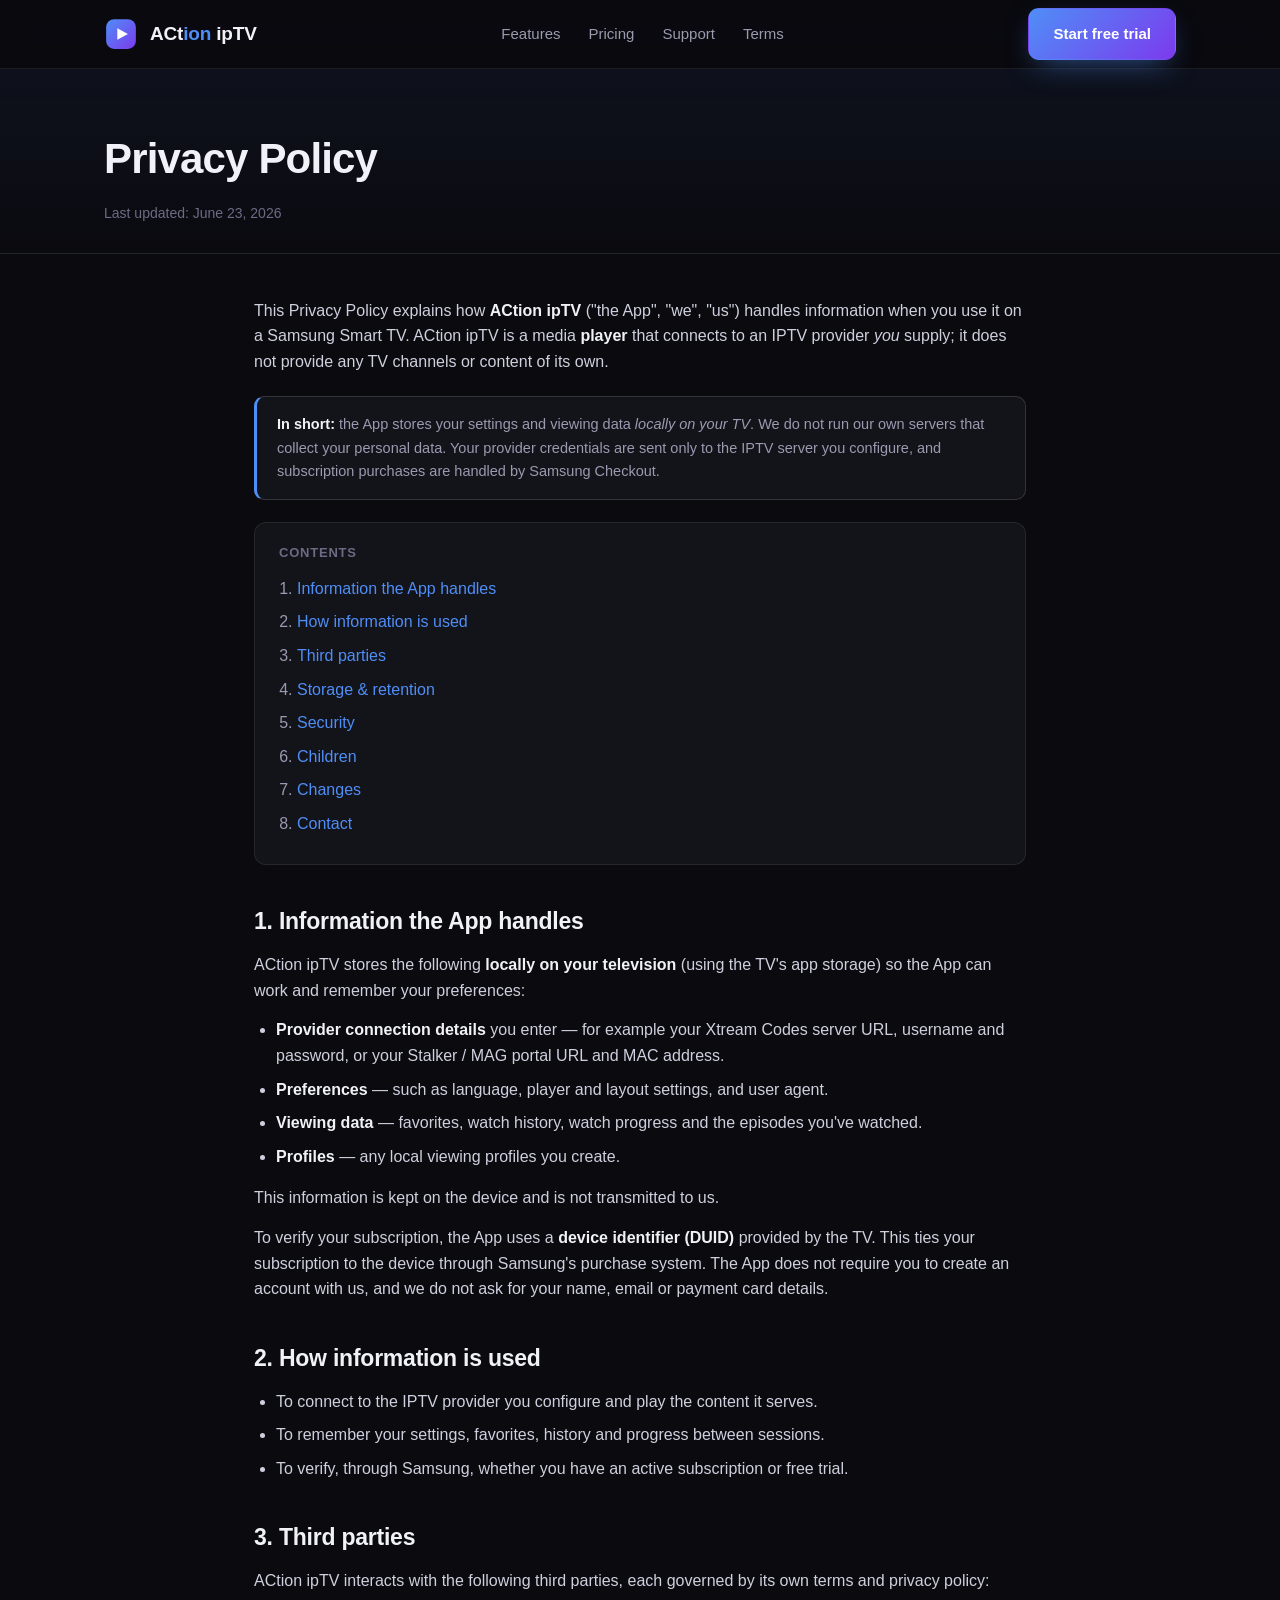
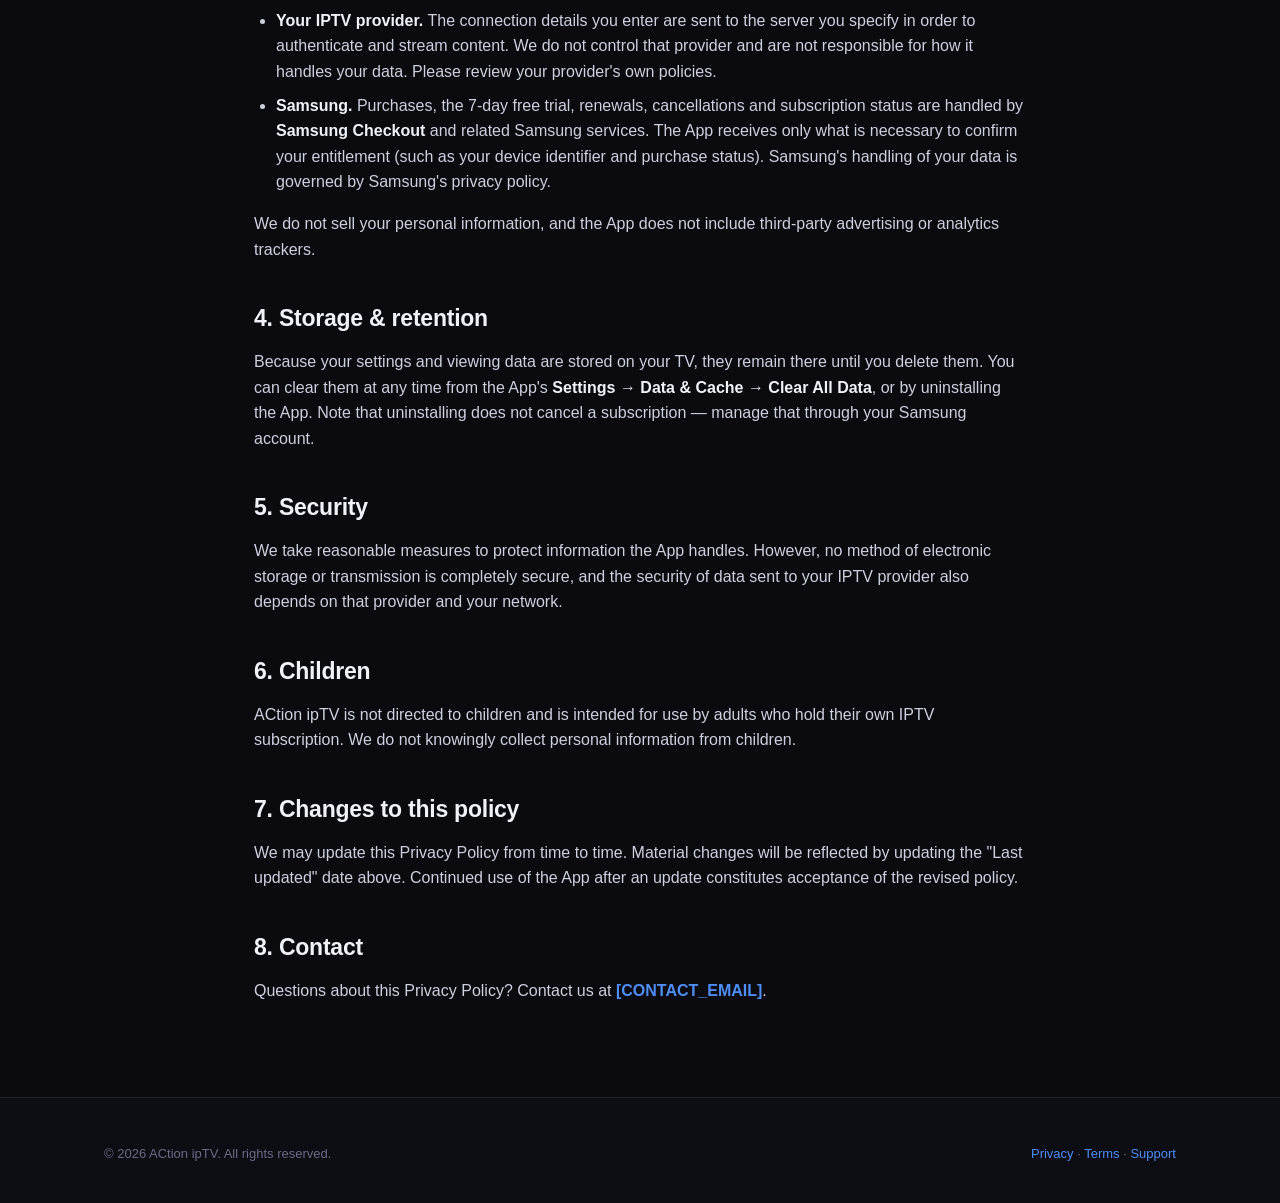
==== privacy.html @ 839688af "Add files via upload" ====
<!DOCTYPE html>
<!--
  PRIVACY POLICY — template tailored to the ACtion ipTV app's actual behavior.
  Before publishing, replace the bracketed placeholders:
    [CONTACT_EMAIL]  — a real support/privacy email address
    [ENTITY]         — the legal name of the developer/operator (if different)
  Review with a legal professional for your jurisdiction.
-->
<html lang="en">
<head>
<meta charset="UTF-8">
<meta name="viewport" content="width=device-width, initial-scale=1.0">
<title>Privacy Policy — ACtion ipTV</title>
<meta name="description" content="How ACtion ipTV handles your data on Samsung Smart TV.">
<link rel="icon" type="image/svg+xml" href="favicon.svg">
<link rel="stylesheet" href="styles.css">
</head>
<body>

<header class="nav">
  <div class="container nav-inner">
    <a class="brand" href="index.html"><img class="logo" src="favicon.svg" alt=""><span>ACt<b>ion</b> ipTV</span></a>
    <nav class="nav-links">
      <a href="index.html#features">Features</a>
      <a href="index.html#pricing">Pricing</a>
      <a href="support.html">Support</a>
      <a href="terms.html">Terms</a>
    </nav>
    <a class="btn btn-primary nav-cta" href="index.html#pricing">Start free trial</a>
  </div>
</header>

<div class="page-head">
  <div class="container">
    <h1>Privacy Policy</h1>
    <div class="updated">Last updated: June 23, 2026</div>
  </div>
</div>

<main class="prose">
  <p>This Privacy Policy explains how <strong>ACtion ipTV</strong> ("the App", "we", "us") handles information when you use it on a Samsung Smart TV. ACtion ipTV is a media <strong>player</strong> that connects to an IPTV provider <em>you</em> supply; it does not provide any TV channels or content of its own.</p>

  <div class="callout">
    <strong>In short:</strong> the App stores your settings and viewing data <em>locally on your TV</em>. We do not run our own servers that collect your personal data. Your provider credentials are sent only to the IPTV server you configure, and subscription purchases are handled by Samsung Checkout.
  </div>

  <div class="toc">
    <h4>Contents</h4>
    <ol>
      <li><a href="#info">Information the App handles</a></li>
      <li><a href="#use">How information is used</a></li>
      <li><a href="#third">Third parties</a></li>
      <li><a href="#storage">Storage &amp; retention</a></li>
      <li><a href="#security">Security</a></li>
      <li><a href="#children">Children</a></li>
      <li><a href="#changes">Changes</a></li>
      <li><a href="#contact">Contact</a></li>
    </ol>
  </div>

  <h2 id="info">1. Information the App handles</h2>
  <p>ACtion ipTV stores the following <strong>locally on your television</strong> (using the TV's app storage) so the App can work and remember your preferences:</p>
  <ul>
    <li><strong>Provider connection details</strong> you enter — for example your Xtream Codes server URL, username and password, or your Stalker / MAG portal URL and MAC address.</li>
    <li><strong>Preferences</strong> — such as language, player and layout settings, and user agent.</li>
    <li><strong>Viewing data</strong> — favorites, watch history, watch progress and the episodes you've watched.</li>
    <li><strong>Profiles</strong> — any local viewing profiles you create.</li>
  </ul>
  <p>This information is kept on the device and is not transmitted to us.</p>
  <p>To verify your subscription, the App uses a <strong>device identifier (DUID)</strong> provided by the TV. This ties your subscription to the device through Samsung's purchase system. The App does not require you to create an account with us, and we do not ask for your name, email or payment card details.</p>

  <h2 id="use">2. How information is used</h2>
  <ul>
    <li>To connect to the IPTV provider you configure and play the content it serves.</li>
    <li>To remember your settings, favorites, history and progress between sessions.</li>
    <li>To verify, through Samsung, whether you have an active subscription or free trial.</li>
  </ul>

  <h2 id="third">3. Third parties</h2>
  <p>ACtion ipTV interacts with the following third parties, each governed by its own terms and privacy policy:</p>
  <ul>
    <li><strong>Your IPTV provider.</strong> The connection details you enter are sent to the server you specify in order to authenticate and stream content. We do not control that provider and are not responsible for how it handles your data. Please review your provider's own policies.</li>
    <li><strong>Samsung.</strong> Purchases, the 7-day free trial, renewals, cancellations and subscription status are handled by <strong>Samsung Checkout</strong> and related Samsung services. The App receives only what is necessary to confirm your entitlement (such as your device identifier and purchase status). Samsung's handling of your data is governed by Samsung's privacy policy.</li>
  </ul>
  <p>We do not sell your personal information, and the App does not include third-party advertising or analytics trackers.</p>

  <h2 id="storage">4. Storage &amp; retention</h2>
  <p>Because your settings and viewing data are stored on your TV, they remain there until you delete them. You can clear them at any time from the App's <strong>Settings → Data &amp; Cache → Clear All Data</strong>, or by uninstalling the App. Note that uninstalling does not cancel a subscription — manage that through your Samsung account.</p>

  <h2 id="security">5. Security</h2>
  <p>We take reasonable measures to protect information the App handles. However, no method of electronic storage or transmission is completely secure, and the security of data sent to your IPTV provider also depends on that provider and your network.</p>

  <h2 id="children">6. Children</h2>
  <p>ACtion ipTV is not directed to children and is intended for use by adults who hold their own IPTV subscription. We do not knowingly collect personal information from children.</p>

  <h2 id="changes">7. Changes to this policy</h2>
  <p>We may update this Privacy Policy from time to time. Material changes will be reflected by updating the "Last updated" date above. Continued use of the App after an update constitutes acceptance of the revised policy.</p>

  <h2 id="contact">8. Contact</h2>
  <p>Questions about this Privacy Policy? Contact us at <a href="mailto:[CONTACT_EMAIL]">[CONTACT_EMAIL]</a>.</p>
</main>

<footer class="footer">
  <div class="container">
    <div class="footer-bottom" style="border:none;margin:0;padding:0">
      <span>© 2026 ACtion ipTV. All rights reserved.</span>
      <span><a href="privacy.html">Privacy</a> · <a href="terms.html">Terms</a> · <a href="support.html">Support</a></span>
    </div>
  </div>
</footer>

</body>
</html>
---- styles.css ----
/* =============================================
   ACtion ipTV — marketing + legal site
   Self-contained: no external fonts or frameworks.
   Palette mirrors the TV app for brand consistency.
   ============================================= */
:root {
  --bg: #0a0a0f;
  --bg2: #0d0d14;
  --surface: #13131a;
  --surface2: #1c1c28;
  --surface3: #252535;
  --accent: #4f8ef7;
  --accent2: #7c3aed;
  --text: #f1f2f8;
  --muted: #9a9ab0;
  --muted2: #6b6b85;
  --border: rgba(255, 255, 255, 0.08);
  --border2: rgba(255, 255, 255, 0.14);
  --green: #22c55e;
  --radius: 14px;
  --container: 1120px;
  --font: -apple-system, BlinkMacSystemFont, "Segoe UI", "Samsung One", Roboto,
    Helvetica, Arial, sans-serif;
}

* { box-sizing: border-box; margin: 0; padding: 0; }

html { scroll-behavior: smooth; }

body {
  font-family: var(--font);
  background: var(--bg);
  color: var(--text);
  line-height: 1.6;
  -webkit-font-smoothing: antialiased;
  text-rendering: optimizeLegibility;
  overflow-x: hidden;
}

a { color: var(--accent); text-decoration: none; }
a:hover { text-decoration: underline; }

img, svg { max-width: 100%; display: block; }

.container {
  width: 100%;
  max-width: var(--container);
  margin: 0 auto;
  padding: 0 24px;
}

/* ---------- Nav ---------- */
.nav {
  position: sticky;
  top: 0;
  z-index: 50;
  background: rgba(10, 10, 15, 0.72);
  backdrop-filter: saturate(160%) blur(14px);
  -webkit-backdrop-filter: saturate(160%) blur(14px);
  border-bottom: 1px solid var(--border);
}
.nav-inner {
  display: flex;
  align-items: center;
  justify-content: space-between;
  height: 68px;
}
.brand {
  display: flex;
  align-items: center;
  gap: 12px;
  font-weight: 800;
  font-size: 19px;
  color: var(--text);
  letter-spacing: -0.01em;
}
.brand:hover { text-decoration: none; }
.brand .logo { width: 34px; height: 34px; border-radius: 9px; flex: none; }
.brand b { color: var(--accent); }
.nav-links { display: flex; align-items: center; gap: 28px; }
.nav-links a {
  color: var(--muted);
  font-size: 15px;
  font-weight: 500;
}
.nav-links a:hover { color: var(--text); text-decoration: none; }
.nav-cta { display: inline-flex; }
.nav-toggle { display: none; }

/* ---------- Buttons ---------- */
.btn {
  display: inline-flex;
  align-items: center;
  justify-content: center;
  gap: 9px;
  padding: 13px 24px;
  border-radius: 11px;
  font-size: 15px;
  font-weight: 700;
  cursor: pointer;
  border: 1px solid transparent;
  transition: transform 0.12s ease, box-shadow 0.2s ease, background 0.2s ease;
  white-space: nowrap;
}
.btn:hover { text-decoration: none; transform: translateY(-2px); }
.btn-primary {
  background: linear-gradient(135deg, var(--accent), var(--accent2));
  color: #fff;
  box-shadow: 0 10px 30px -10px rgba(79, 142, 247, 0.6);
}
.btn-primary:hover { box-shadow: 0 16px 40px -12px rgba(124, 58, 237, 0.7); }
.btn-ghost {
  background: var(--surface2);
  color: var(--text);
  border-color: var(--border2);
}
.btn-ghost:hover { background: var(--surface3); }
.btn-lg { padding: 16px 30px; font-size: 16px; }

/* ---------- Hero ---------- */
.hero {
  position: relative;
  padding: 84px 0 72px;
  overflow: hidden;
}
.hero::before {
  content: "";
  position: absolute;
  inset: -40% 0 auto 0;
  height: 720px;
  background:
    radial-gradient(900px 380px at 18% 0%, rgba(79, 142, 247, 0.22), transparent 60%),
    radial-gradient(760px 360px at 92% 12%, rgba(124, 58, 237, 0.20), transparent 60%);
  pointer-events: none;
  z-index: 0;
}
.hero-grid {
  position: relative;
  z-index: 1;
  display: grid;
  grid-template-columns: 1.05fr 1fr;
  gap: 56px;
  align-items: center;
}
.eyebrow {
  display: inline-flex;
  align-items: center;
  gap: 8px;
  font-size: 13px;
  font-weight: 700;
  letter-spacing: 0.04em;
  text-transform: uppercase;
  color: var(--accent);
  background: rgba(79, 142, 247, 0.1);
  border: 1px solid rgba(79, 142, 247, 0.25);
  padding: 6px 13px;
  border-radius: 999px;
  margin-bottom: 22px;
}
.hero h1 {
  font-size: clamp(34px, 5vw, 54px);
  line-height: 1.07;
  font-weight: 800;
  letter-spacing: -0.025em;
  margin-bottom: 20px;
}
.hero h1 .grad {
  background: linear-gradient(120deg, var(--accent), var(--accent2));
  -webkit-background-clip: text;
  background-clip: text;
  -webkit-text-fill-color: transparent;
}
.hero p.lede {
  font-size: 19px;
  color: var(--muted);
  max-width: 540px;
  margin-bottom: 30px;
}
.hero-actions { display: flex; flex-wrap: wrap; gap: 14px; align-items: center; }
.hero-note {
  margin-top: 18px;
  font-size: 13.5px;
  color: var(--muted2);
}

/* ---------- TV mockup ---------- */
.tv-wrap { position: relative; }
.tv {
  position: relative;
  background: #05050a;
  border: 1px solid var(--border2);
  border-radius: 16px;
  padding: 14px;
  box-shadow: 0 40px 90px -30px rgba(0, 0, 0, 0.9), 0 0 0 1px rgba(255,255,255,0.03) inset;
}
.tv-stand {
  width: 120px; height: 14px; margin: 0 auto;
  background: linear-gradient(180deg, #1a1a26, #0c0c14);
  border: 1px solid var(--border);
  border-top: none;
  border-radius: 0 0 8px 8px;
}
.tv-screen {
  border-radius: 9px;
  overflow: hidden;
  display: block;
  width: 100%;
  height: auto;
  background: var(--bg);
}

/* ---------- Sections ---------- */
section { position: relative; }
.section { padding: 72px 0; }
.section-head { text-align: center; max-width: 680px; margin: 0 auto 48px; }
.section-head h2 {
  font-size: clamp(27px, 3.4vw, 38px);
  font-weight: 800;
  letter-spacing: -0.02em;
  margin-bottom: 14px;
}
.section-head p { color: var(--muted); font-size: 17px; }
.kicker {
  color: var(--accent);
  font-weight: 700;
  font-size: 13px;
  letter-spacing: 0.08em;
  text-transform: uppercase;
  display: block;
  margin-bottom: 12px;
}

/* ---------- Feature grid ---------- */
.features {
  display: grid;
  grid-template-columns: repeat(4, 1fr);
  gap: 18px;
}
.card {
  background: linear-gradient(180deg, var(--surface), var(--bg2));
  border: 1px solid var(--border);
  border-radius: var(--radius);
  padding: 26px 22px;
  transition: transform 0.16s ease, border-color 0.2s ease;
}
.card:hover { transform: translateY(-4px); border-color: var(--border2); }
.card .ic {
  width: 46px; height: 46px;
  display: grid; place-items: center;
  border-radius: 11px;
  background: rgba(79, 142, 247, 0.12);
  border: 1px solid rgba(79, 142, 247, 0.22);
  margin-bottom: 16px;
  color: var(--accent);
}
.card h3 { font-size: 17px; font-weight: 700; margin-bottom: 7px; }
.card p { color: var(--muted); font-size: 14.5px; }

/* ---------- Steps ---------- */
.steps { display: grid; grid-template-columns: repeat(3, 1fr); gap: 22px; }
.step {
  background: var(--surface);
  border: 1px solid var(--border);
  border-radius: var(--radius);
  padding: 30px 26px;
  position: relative;
}
.step .num {
  font-size: 14px; font-weight: 800; color: var(--bg);
  width: 34px; height: 34px; border-radius: 9px;
  display: grid; place-items: center;
  background: linear-gradient(135deg, var(--accent), var(--accent2));
  margin-bottom: 16px;
}
.step h3 { font-size: 18px; margin-bottom: 8px; }
.step p { color: var(--muted); font-size: 15px; }

/* ---------- Pricing ---------- */
.pricing-band { background: linear-gradient(180deg, var(--bg), var(--bg2)); }
.price-card {
  max-width: 460px;
  margin: 0 auto;
  background: linear-gradient(180deg, var(--surface2), var(--surface));
  border: 1px solid var(--border2);
  border-radius: 20px;
  padding: 38px 34px;
  text-align: center;
  box-shadow: 0 30px 80px -40px rgba(124, 58, 237, 0.5);
}
.price-card .plan { font-weight: 700; color: var(--accent); letter-spacing: 0.02em; }
.price-card .amount { font-size: 52px; font-weight: 800; margin: 10px 0 2px; letter-spacing: -0.02em; }
.price-card .amount span { font-size: 18px; font-weight: 600; color: var(--muted); }
.price-card .trial {
  display: inline-block;
  margin: 8px 0 22px;
  font-size: 13px; font-weight: 700;
  color: var(--green);
  background: rgba(34, 197, 94, 0.12);
  border: 1px solid rgba(34, 197, 94, 0.25);
  padding: 5px 13px; border-radius: 999px;
}
.price-list { list-style: none; text-align: left; margin: 0 auto 26px; max-width: 320px; }
.price-list li { padding: 9px 0; color: var(--text); font-size: 15px; display: flex; gap: 11px; align-items: flex-start; }
.price-list li::before { content: "✓"; color: var(--green); font-weight: 800; flex: none; }
.disclaimer {
  margin-top: 26px;
  max-width: 640px;
  margin-left: auto; margin-right: auto;
  text-align: center;
  color: var(--muted2);
  font-size: 13.5px;
}

/* ---------- FAQ ---------- */
.faq { max-width: 760px; margin: 0 auto; }
.faq details {
  border: 1px solid var(--border);
  border-radius: 12px;
  background: var(--surface);
  margin-bottom: 12px;
  overflow: hidden;
}
.faq summary {
  cursor: pointer;
  padding: 18px 22px;
  font-weight: 600;
  font-size: 16px;
  list-style: none;
  display: flex;
  justify-content: space-between;
  align-items: center;
  gap: 16px;
}
.faq summary::-webkit-details-marker { display: none; }
.faq summary::after { content: "+"; color: var(--accent); font-size: 22px; font-weight: 400; flex: none; }
.faq details[open] summary::after { content: "−"; }
.faq details > p { padding: 0 22px 20px; color: var(--muted); font-size: 15px; }

/* ---------- CTA band ---------- */
.cta-band { text-align: center; padding: 78px 0; }
.cta-band h2 { font-size: clamp(26px, 3.4vw, 36px); font-weight: 800; margin-bottom: 14px; letter-spacing: -0.02em; }
.cta-band p { color: var(--muted); font-size: 17px; margin-bottom: 28px; }

/* ---------- Footer ---------- */
.footer {
  border-top: 1px solid var(--border);
  padding: 46px 0 38px;
  background: var(--bg2);
}
.footer-inner {
  display: flex;
  justify-content: space-between;
  align-items: flex-start;
  gap: 32px;
  flex-wrap: wrap;
}
.footer .brand { font-size: 17px; margin-bottom: 12px; }
.footer .tag { color: var(--muted2); font-size: 13.5px; max-width: 320px; }
.footer-links { display: flex; gap: 40px; flex-wrap: wrap; }
.footer-col h4 { font-size: 13px; text-transform: uppercase; letter-spacing: 0.06em; color: var(--muted2); margin-bottom: 14px; }
.footer-col a { display: block; color: var(--muted); font-size: 14.5px; margin-bottom: 9px; }
.footer-col a:hover { color: var(--text); text-decoration: none; }
.footer-bottom {
  margin-top: 34px;
  padding-top: 22px;
  border-top: 1px solid var(--border);
  color: var(--muted2);
  font-size: 13px;
  display: flex;
  justify-content: space-between;
  gap: 16px;
  flex-wrap: wrap;
}

/* ---------- Legal / content pages ---------- */
.page-head {
  padding: 56px 0 28px;
  border-bottom: 1px solid var(--border);
  background: linear-gradient(180deg, rgba(79,142,247,0.06), transparent);
}
.page-head h1 { font-size: clamp(30px, 4vw, 42px); font-weight: 800; letter-spacing: -0.02em; }
.page-head .updated { color: var(--muted2); font-size: 14px; margin-top: 10px; }
.prose { max-width: 820px; margin: 0 auto; padding: 44px 24px 80px; }
.prose h2 { font-size: 23px; font-weight: 700; margin: 38px 0 12px; letter-spacing: -0.01em; }
.prose h3 { font-size: 18px; font-weight: 700; margin: 26px 0 10px; }
.prose p { color: #cfd0de; margin-bottom: 14px; }
.prose ul { margin: 0 0 16px 22px; color: #cfd0de; }
.prose li { margin-bottom: 8px; }
.prose strong { color: var(--text); }
.prose a { font-weight: 600; }
.callout {
  background: var(--surface);
  border: 1px solid var(--border2);
  border-left: 3px solid var(--accent);
  border-radius: 10px;
  padding: 16px 20px;
  margin: 22px 0;
  color: var(--muted);
  font-size: 14.5px;
}
.toc { background: var(--surface); border: 1px solid var(--border); border-radius: 12px; padding: 20px 24px; margin-bottom: 30px; }
.toc h4 { font-size: 13px; text-transform: uppercase; letter-spacing: 0.06em; color: var(--muted2); margin-bottom: 12px; }
.toc ol { margin-left: 18px; color: var(--muted); }
.toc a { font-weight: 500; }

/* ---------- Responsive ---------- */
@media (max-width: 900px) {
  .hero-grid { grid-template-columns: 1fr; gap: 40px; }
  .tv-wrap { max-width: 520px; margin: 0 auto; }
  .features { grid-template-columns: repeat(2, 1fr); }
  .steps { grid-template-columns: 1fr; }
  .nav-links { display: none; }
}
@media (max-width: 520px) {
  .features { grid-template-columns: 1fr; }
  .hero { padding: 56px 0 48px; }
  .section { padding: 56px 0; }
  .footer-inner { flex-direction: column; }
}
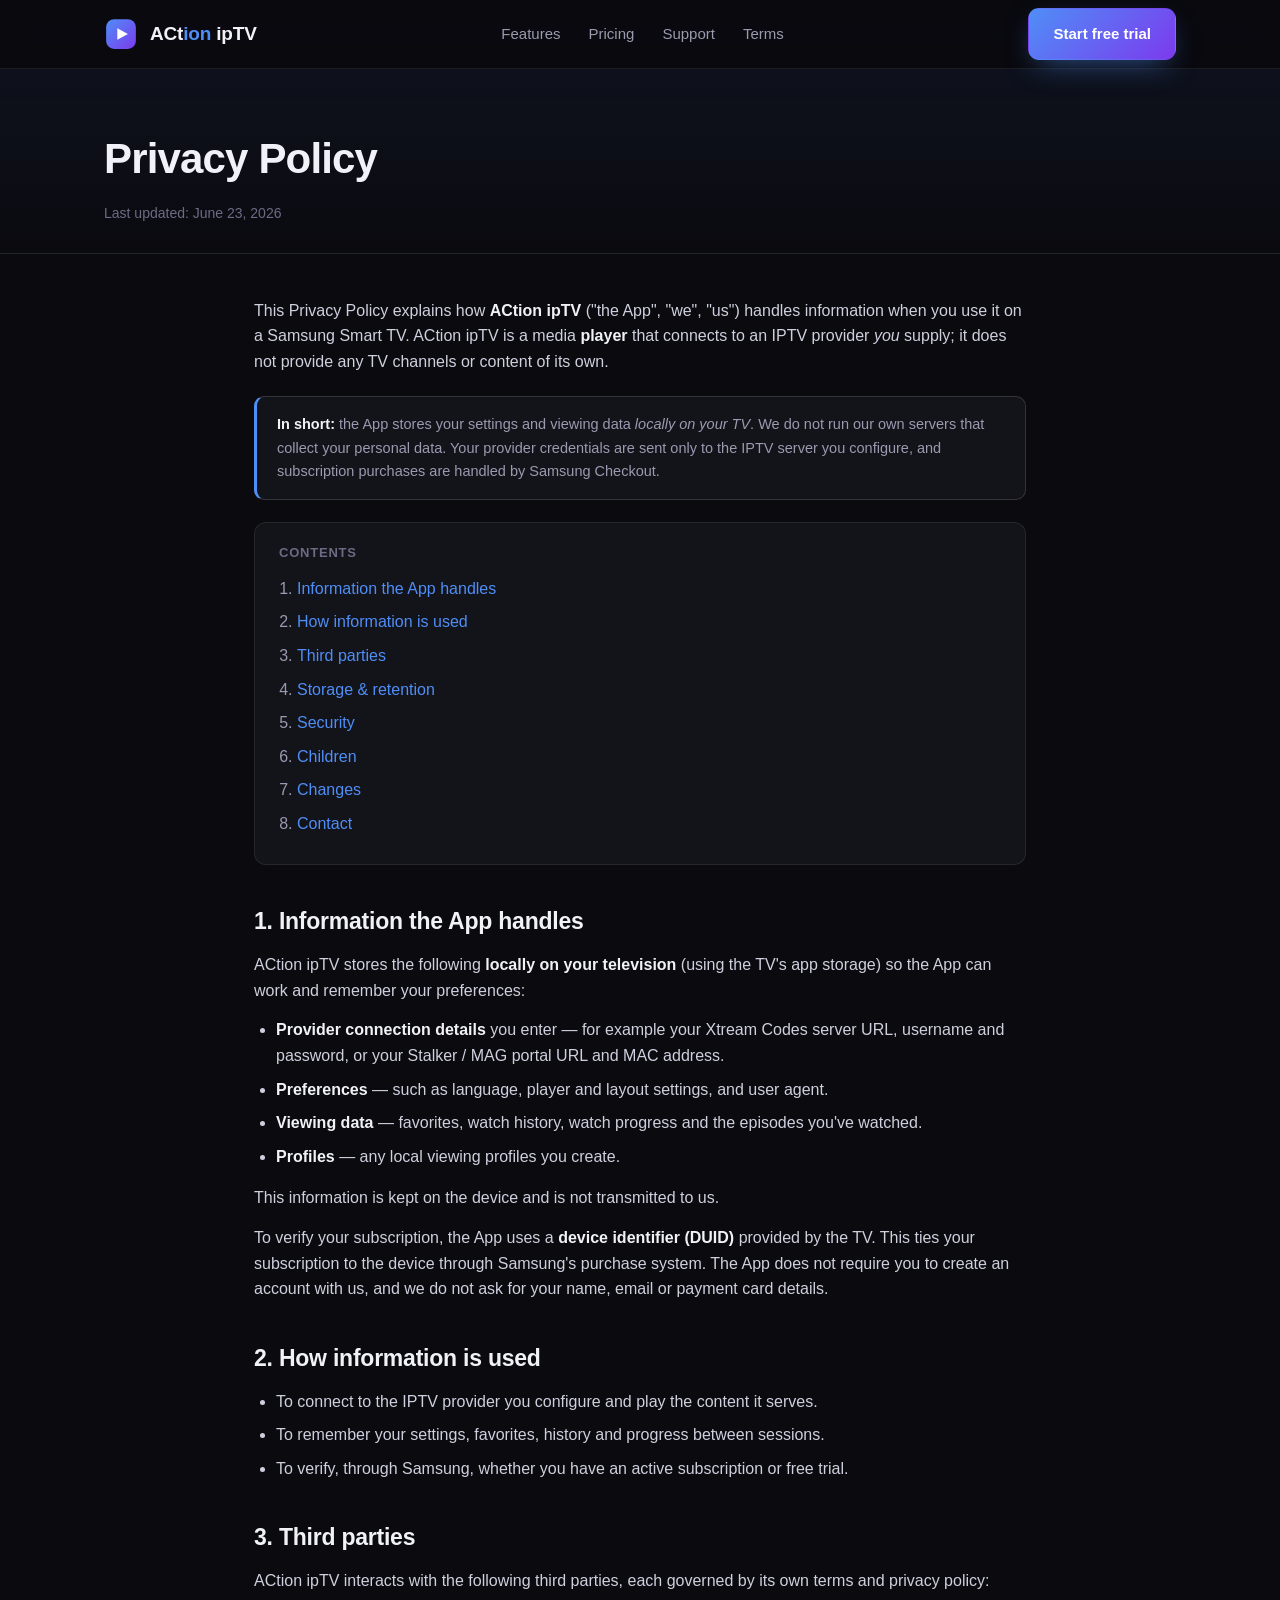
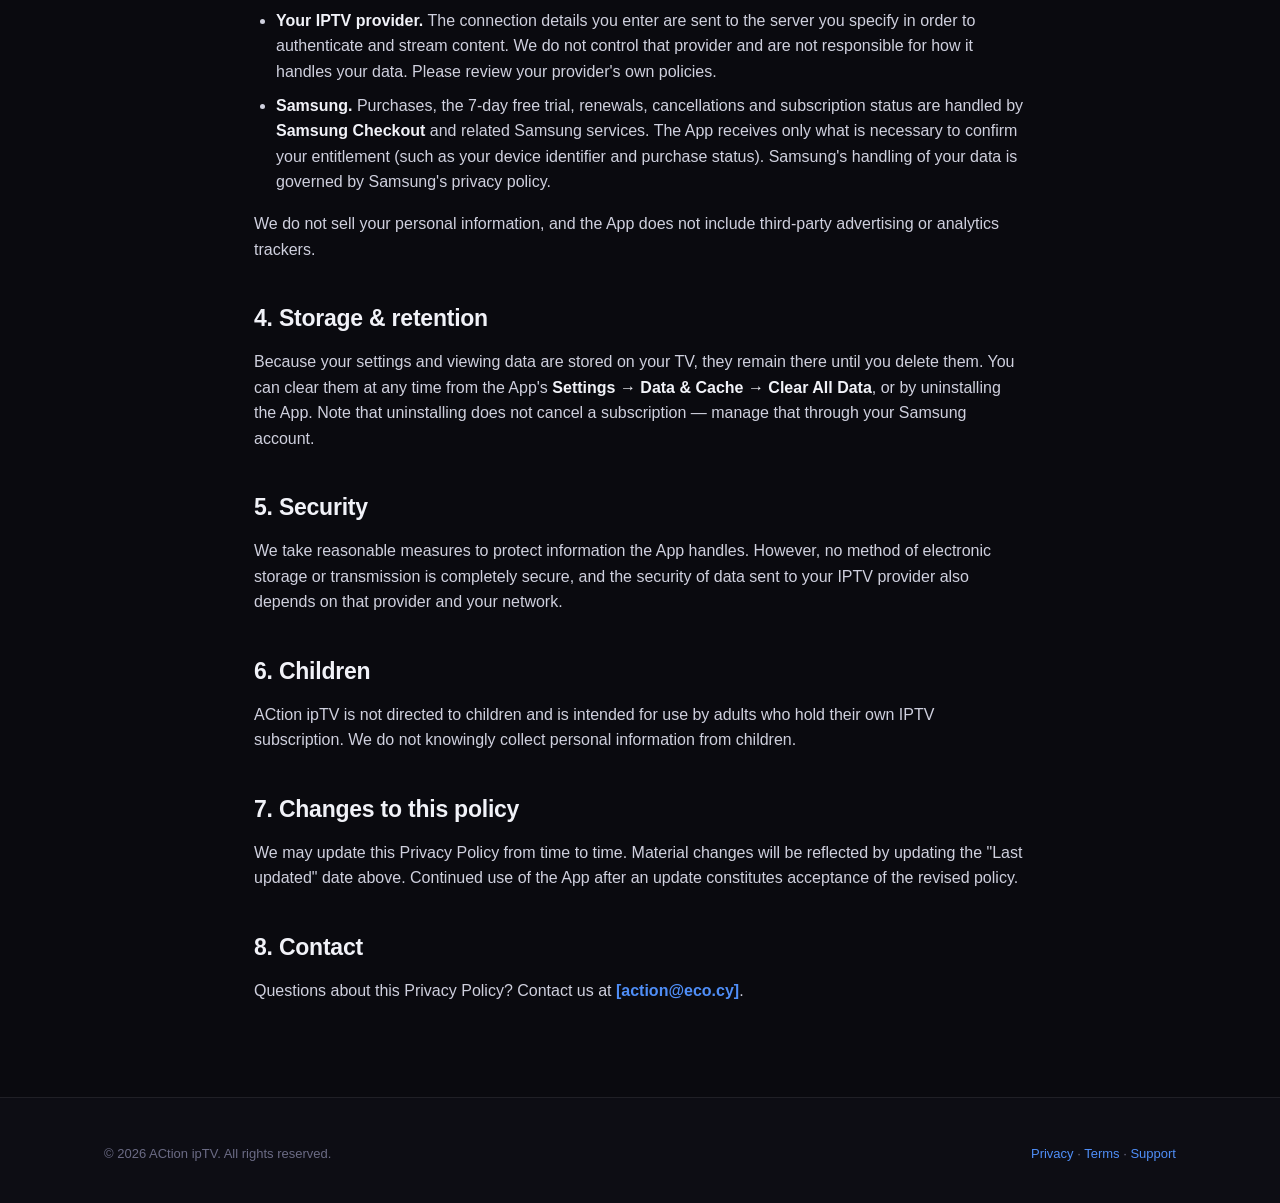
==== commit 70da06b3: "Add files via upload" ====
--- a/privacy.html
+++ b/privacy.html
@@ -2,8 +2,8 @@
 <!--
   PRIVACY POLICY — template tailored to the ACtion ipTV app's actual behavior.
   Before publishing, replace the bracketed placeholders:
-    [CONTACT_EMAIL]  — a real support/privacy email address
-    [ENTITY]         — the legal name of the developer/operator (if different)
+    [action@eco.cy]  — a real support/privacy email address
+    [Andreas Christodoulou]         — the legal name of the developer/operator (if different)
   Review with a legal professional for your jurisdiction.
 -->
 <html lang="en">
@@ -97,7 +97,7 @@
   <p>We may update this Privacy Policy from time to time. Material changes will be reflected by updating the "Last updated" date above. Continued use of the App after an update constitutes acceptance of the revised policy.</p>
 
   <h2 id="contact">8. Contact</h2>
-  <p>Questions about this Privacy Policy? Contact us at <a href="mailto:[CONTACT_EMAIL]">[CONTACT_EMAIL]</a>.</p>
+  <p>Questions about this Privacy Policy? Contact us at <a href="mailto:[action@eco.cy]">[action@eco.cy]</a>.</p>
 </main>
 
 <footer class="footer">
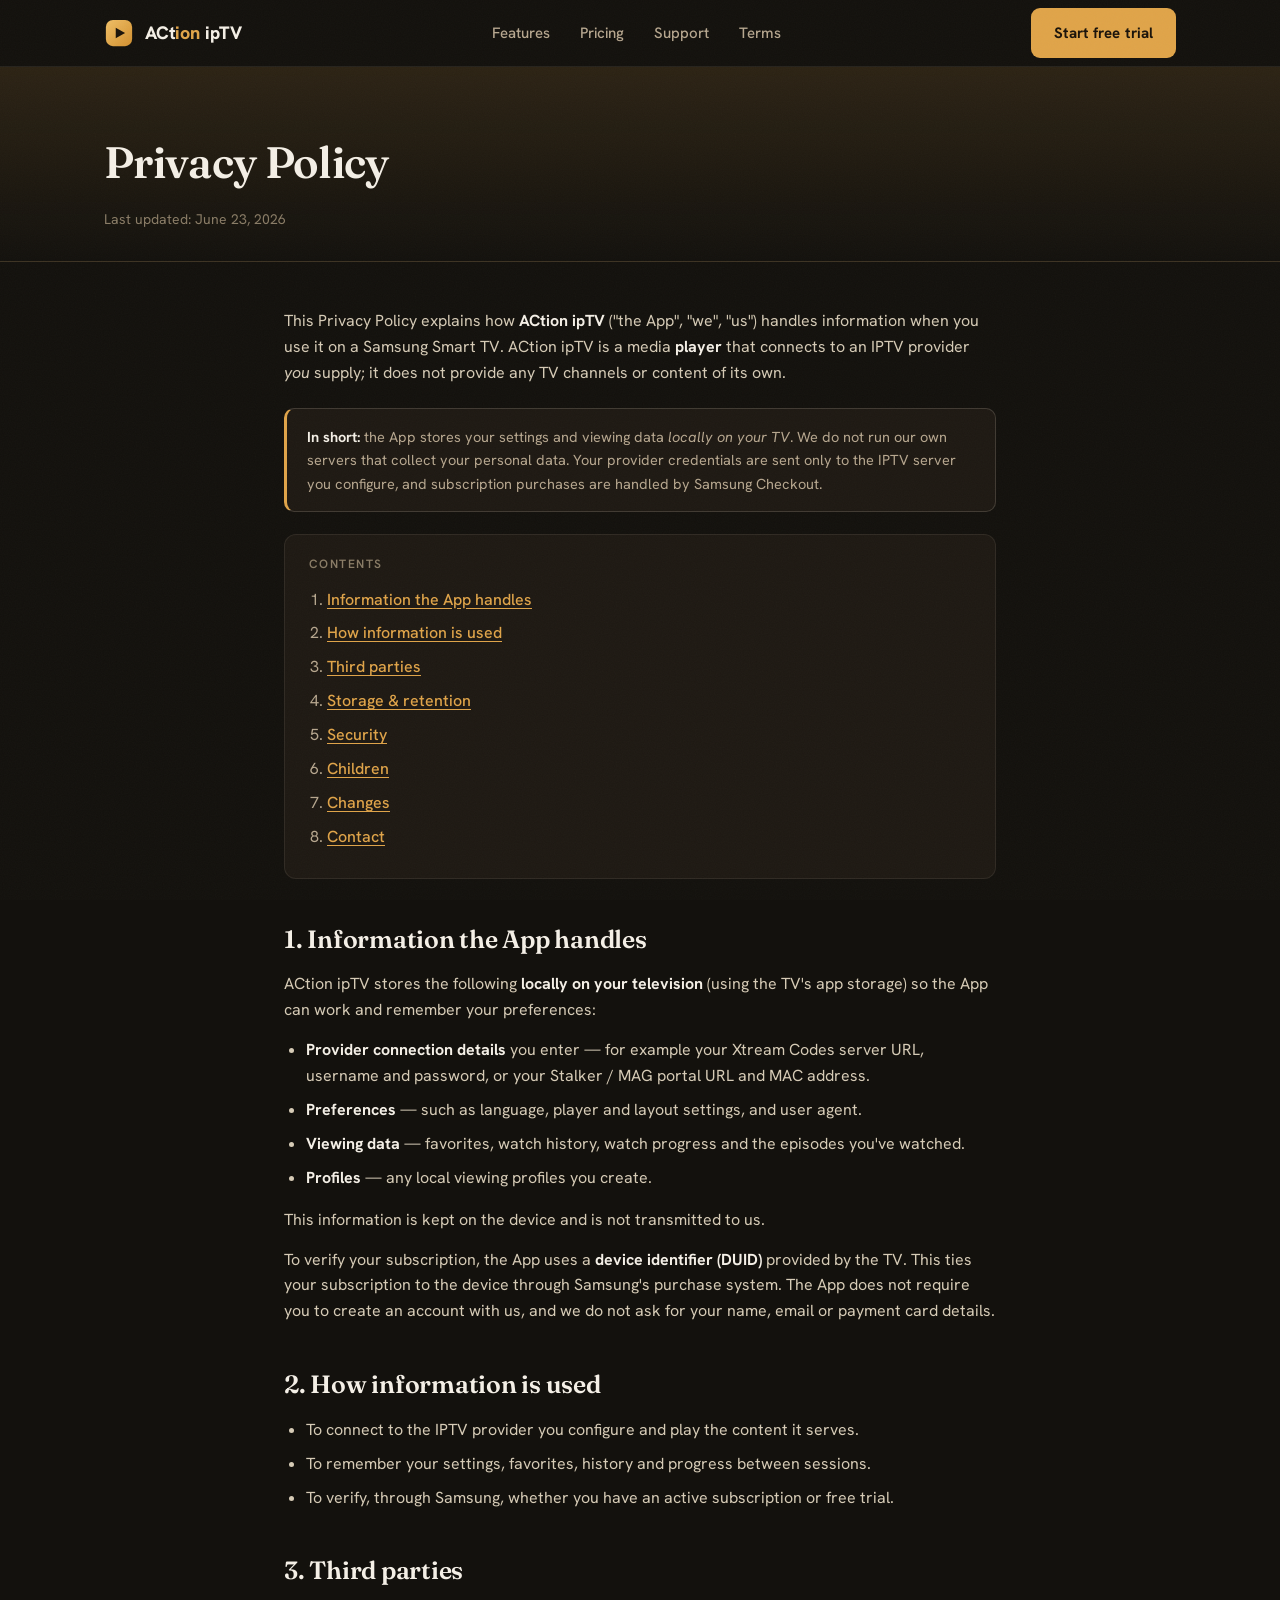
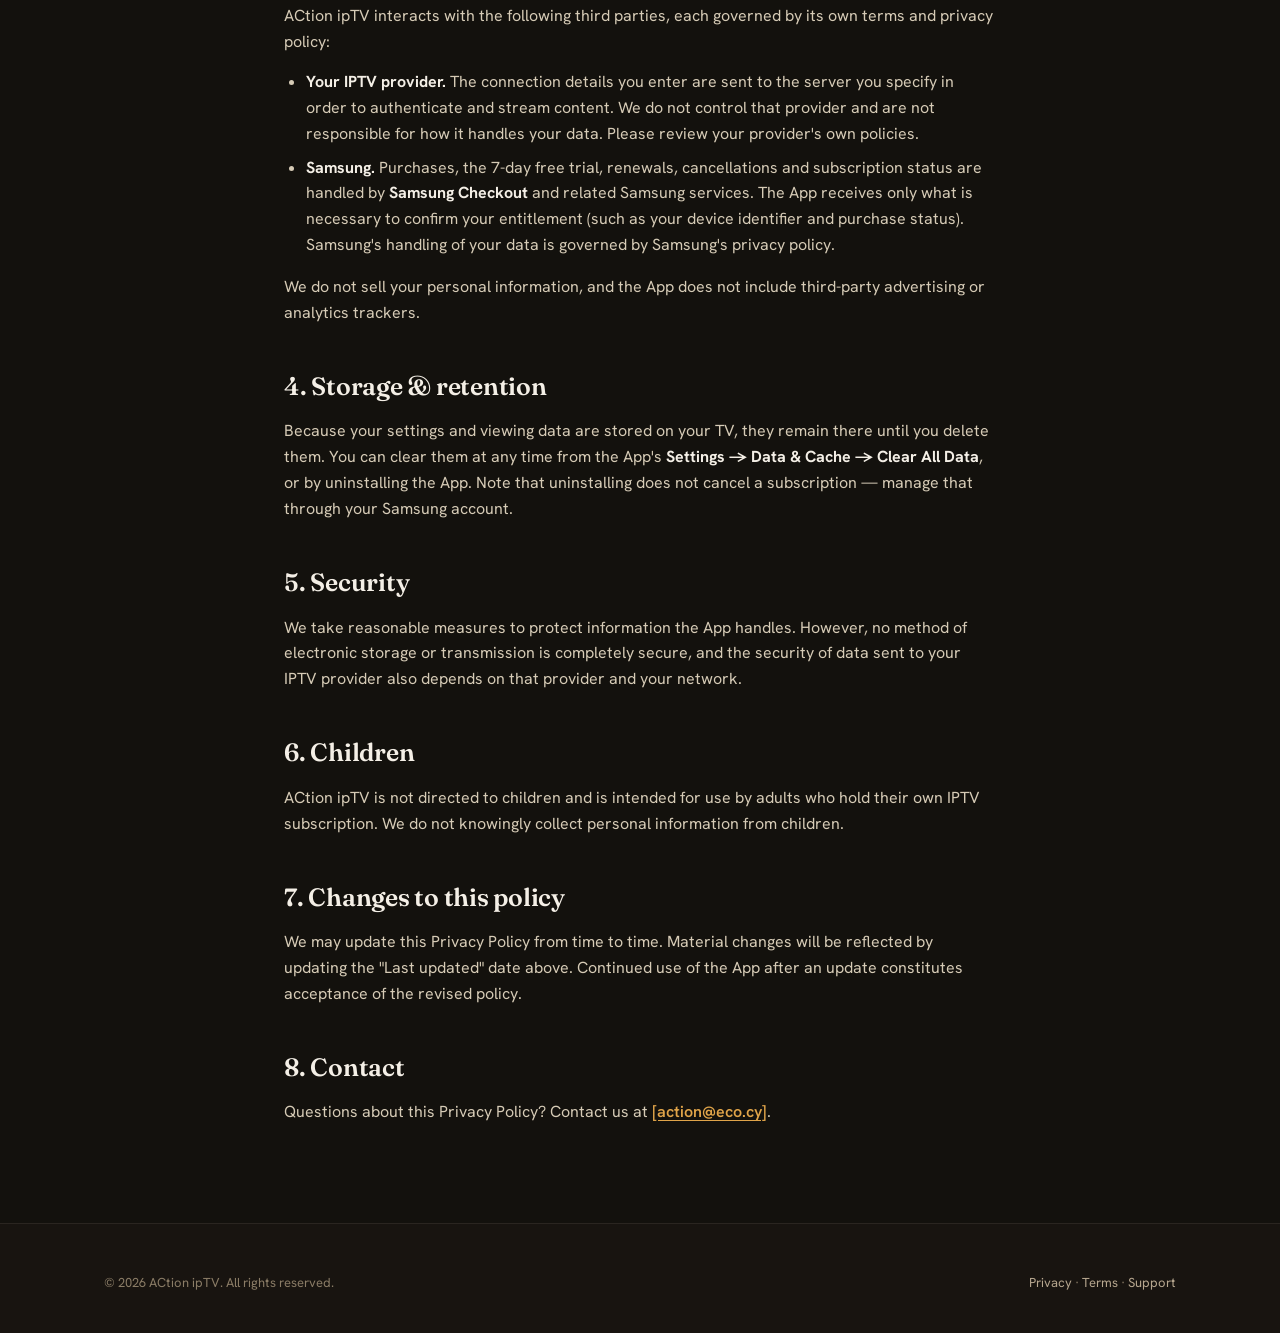
==== commit 3011e937: "Add files via upload" ====
--- a/privacy.html
+++ b/privacy.html
@@ -13,6 +13,9 @@
 <title>Privacy Policy — ACtion ipTV</title>
 <meta name="description" content="How ACtion ipTV handles your data on Samsung Smart TV.">
 <link rel="icon" type="image/svg+xml" href="favicon.svg">
+<link rel="preconnect" href="https://fonts.googleapis.com">
+<link rel="preconnect" href="https://fonts.gstatic.com" crossorigin>
+<link rel="stylesheet" href="https://fonts.googleapis.com/css2?family=Fraunces:ital,opsz,wght@0,9..144,400;0,9..144,500;0,9..144,600;0,9..144,700;1,9..144,500;1,9..144,600&family=Hanken+Grotesk:wght@400;500;600;700;800&display=swap">
 <link rel="stylesheet" href="styles.css">
 </head>
 <body>
--- a/styles.css
+++ b/styles.css
@@ -1,26 +1,37 @@
-/* =============================================
-   ACtion ipTV — marketing + legal site
-   Self-contained: no external fonts or frameworks.
-   Palette mirrors the TV app for brand consistency.
-   ============================================= */
+/*
+  ACtion ipTV — site styles.
+  Warm, cinematic theme: one accent (amber), real type (Fraunces + Hanken Grotesk).
+  Hand-written, no framework.
+*/
+
 :root {
-  --bg: #0a0a0f;
-  --bg2: #0d0d14;
-  --surface: #13131a;
-  --surface2: #1c1c28;
-  --surface3: #252535;
-  --accent: #4f8ef7;
-  --accent2: #7c3aed;
-  --text: #f1f2f8;
-  --muted: #9a9ab0;
-  --muted2: #6b6b85;
-  --border: rgba(255, 255, 255, 0.08);
-  --border2: rgba(255, 255, 255, 0.14);
-  --green: #22c55e;
-  --radius: 14px;
+  /* warm near-black up through the raised surfaces */
+  --bg:       #13110d;
+  --bg2:      #181410;
+  --surface:  #1e1913;
+  --surface2: #262019;
+  --surface3: #322a20;
+
+  /* a single accent — amber/gold, used flat (no two-tone gradients) */
+  --accent:      #e0a449;
+  --accent2:     #c98a34;                      /* deeper, for tonal fills/press states */
+  --accent-weak: rgba(224, 164, 73, 0.12);
+  --accent-line: rgba(224, 164, 73, 0.34);
+
+  --text:   #f4efe6;
+  --muted:  #b7a78f;
+  --muted2: #8a7c66;
+
+  --border:  rgba(245, 234, 214, 0.08);
+  --border2: rgba(245, 234, 214, 0.16);
+  --line:    #271f17;                          /* seam colour for the ruled feature grid */
+
+  --green:  #93ac6c;                           /* kept for compatibility; ticks use accent */
+  --radius: 12px;
   --container: 1120px;
-  --font: -apple-system, BlinkMacSystemFont, "Segoe UI", "Samsung One", Roboto,
-    Helvetica, Arial, sans-serif;
+
+  --font-sans:    "Hanken Grotesk", system-ui, -apple-system, "Segoe UI", Roboto, Arial, sans-serif;
+  --font-display: "Fraunces", Georgia, "Times New Roman", serif;
 }
 
 * { box-sizing: border-box; margin: 0; padding: 0; }
@@ -28,19 +39,34 @@
 html { scroll-behavior: smooth; }
 
 body {
-  font-family: var(--font);
+  font-family: var(--font-sans);
   background: var(--bg);
   color: var(--text);
-  line-height: 1.6;
+  line-height: 1.62;
   -webkit-font-smoothing: antialiased;
   text-rendering: optimizeLegibility;
   overflow-x: hidden;
 }
 
+/* faint film grain so the dark areas don't read as flat/synthetic */
+body::before {
+  content: "";
+  position: fixed;
+  inset: 0;
+  z-index: 100;
+  pointer-events: none;
+  opacity: 0.03;
+  background-image: url("data:image/svg+xml,%3Csvg xmlns='http://www.w3.org/2000/svg' width='160' height='160'%3E%3Cfilter id='n'%3E%3CfeTurbulence type='fractalNoise' baseFrequency='0.85' numOctaves='2' stitchTiles='stitch'/%3E%3C/filter%3E%3Crect width='100%25' height='100%25' filter='url(%23n)'/%3E%3C/svg%3E");
+}
+
+::selection { background: var(--accent); color: #1a130a; }
+
 a { color: var(--accent); text-decoration: none; }
-a:hover { text-decoration: underline; }
+a:hover { text-decoration: underline; text-underline-offset: 3px; }
 
 img, svg { max-width: 100%; display: block; }
+
+:focus-visible { outline: 2px solid var(--accent); outline-offset: 3px; border-radius: 2px; }
 
 .container {
   width: 100%;
@@ -49,88 +75,114 @@
   padding: 0 24px;
 }
 
-/* ---------- Nav ---------- */
+/* nav — solid, hairline rule underneath (no glass/blur) */
 .nav {
   position: sticky;
   top: 0;
   z-index: 50;
-  background: rgba(10, 10, 15, 0.72);
-  backdrop-filter: saturate(160%) blur(14px);
-  -webkit-backdrop-filter: saturate(160%) blur(14px);
+  background: var(--bg);
   border-bottom: 1px solid var(--border);
 }
 .nav-inner {
   display: flex;
   align-items: center;
   justify-content: space-between;
-  height: 68px;
+  height: 66px;
 }
 .brand {
   display: flex;
   align-items: center;
-  gap: 12px;
+  gap: 11px;
   font-weight: 800;
-  font-size: 19px;
+  font-size: 18px;
   color: var(--text);
   letter-spacing: -0.01em;
 }
 .brand:hover { text-decoration: none; }
-.brand .logo { width: 34px; height: 34px; border-radius: 9px; flex: none; }
-.brand b { color: var(--accent); }
-.nav-links { display: flex; align-items: center; gap: 28px; }
+.brand .logo { width: 30px; height: 30px; border-radius: 8px; flex: none; }
+.brand b { color: var(--accent); font-weight: 800; }
+
+.nav-links { display: flex; align-items: center; gap: 30px; }
 .nav-links a {
+  position: relative;
   color: var(--muted);
   font-size: 15px;
   font-weight: 500;
+  padding: 4px 0;
+}
+.nav-links a::after {                          /* underline wipes in from the left on hover */
+  content: "";
+  position: absolute;
+  left: 0; right: 100%;
+  bottom: -2px;
+  height: 1.5px;
+  background: var(--accent);
+  transition: right 0.22s ease;
 }
 .nav-links a:hover { color: var(--text); text-decoration: none; }
+.nav-links a:hover::after { right: 0; }
 .nav-cta { display: inline-flex; }
-.nav-toggle { display: none; }
-
-/* ---------- Buttons ---------- */
+
+/* buttons — solid amber, dark ink; no glow shadow */
 .btn {
   display: inline-flex;
   align-items: center;
   justify-content: center;
   gap: 9px;
-  padding: 13px 24px;
-  border-radius: 11px;
+  padding: 12px 22px;
+  border-radius: 9px;
+  font-family: var(--font-sans);
   font-size: 15px;
-  font-weight: 700;
+  font-weight: 600;
+  letter-spacing: 0.005em;
   cursor: pointer;
   border: 1px solid transparent;
-  transition: transform 0.12s ease, box-shadow 0.2s ease, background 0.2s ease;
+  transition: background 0.18s ease, border-color 0.18s ease, color 0.18s ease;
   white-space: nowrap;
 }
-.btn:hover { text-decoration: none; transform: translateY(-2px); }
-.btn-primary {
-  background: linear-gradient(135deg, var(--accent), var(--accent2));
-  color: #fff;
-  box-shadow: 0 10px 30px -10px rgba(79, 142, 247, 0.6);
-}
-.btn-primary:hover { box-shadow: 0 16px 40px -12px rgba(124, 58, 237, 0.7); }
-.btn-ghost {
-  background: var(--surface2);
-  color: var(--text);
-  border-color: var(--border2);
-}
-.btn-ghost:hover { background: var(--surface3); }
-.btn-lg { padding: 16px 30px; font-size: 16px; }
-
-/* ---------- Hero ---------- */
+.btn:hover { text-decoration: none; }
+.btn-primary { background: var(--accent); color: #1a130a; font-weight: 700; }
+.btn-primary:hover { background: #eeb65f; }
+.btn-primary:active { background: var(--accent2); }
+.btn-ghost { background: transparent; color: var(--text); border-color: var(--border2); }
+.btn-ghost:hover { border-color: var(--accent-line); background: var(--accent-weak); }
+.btn-lg { padding: 15px 28px; font-size: 16px; }
+
+/* small tracked labels — replaces the old rounded "eyebrow"/kicker pills */
+.eyebrow {
+  display: inline-flex;
+  align-items: center;
+  gap: 8px;
+  font-size: 12px;
+  font-weight: 600;
+  letter-spacing: 0.18em;
+  text-transform: uppercase;
+  color: var(--accent);
+  margin-bottom: 24px;
+}
+.kicker {
+  display: inline-block;
+  color: var(--accent);
+  font-weight: 600;
+  font-size: 12px;
+  letter-spacing: 0.18em;
+  text-transform: uppercase;
+  margin-bottom: 16px;
+}
+
+/* hero */
 .hero {
   position: relative;
-  padding: 84px 0 72px;
+  padding: 92px 0 80px;
   overflow: hidden;
 }
-.hero::before {
+.hero::before {                                /* one soft warm pool of light, not the usual twin blobs */
   content: "";
   position: absolute;
-  inset: -40% 0 auto 0;
-  height: 720px;
-  background:
-    radial-gradient(900px 380px at 18% 0%, rgba(79, 142, 247, 0.22), transparent 60%),
-    radial-gradient(760px 360px at 92% 12%, rgba(124, 58, 237, 0.20), transparent 60%);
+  top: -200px; left: 50%;
+  width: 900px; height: 600px;
+  transform: translateX(-50%);
+  background: radial-gradient(closest-side, rgba(224, 164, 73, 0.10), transparent 70%);
   pointer-events: none;
   z-index: 0;
 }
@@ -138,67 +190,50 @@
   position: relative;
   z-index: 1;
   display: grid;
-  grid-template-columns: 1.05fr 1fr;
-  gap: 56px;
+  grid-template-columns: 1.08fr 0.92fr;
+  gap: 60px;
   align-items: center;
 }
-.eyebrow {
-  display: inline-flex;
-  align-items: center;
-  gap: 8px;
-  font-size: 13px;
-  font-weight: 700;
-  letter-spacing: 0.04em;
-  text-transform: uppercase;
-  color: var(--accent);
-  background: rgba(79, 142, 247, 0.1);
-  border: 1px solid rgba(79, 142, 247, 0.25);
-  padding: 6px 13px;
-  border-radius: 999px;
+.hero h1 {
+  font-family: var(--font-display);
+  font-optical-sizing: auto;
+  font-size: clamp(38px, 5.2vw, 60px);
+  line-height: 1.04;
+  font-weight: 600;
+  letter-spacing: -0.015em;
   margin-bottom: 22px;
 }
-.hero h1 {
-  font-size: clamp(34px, 5vw, 54px);
-  line-height: 1.07;
-  font-weight: 800;
-  letter-spacing: -0.025em;
-  margin-bottom: 20px;
-}
-.hero h1 .grad {
-  background: linear-gradient(120deg, var(--accent), var(--accent2));
-  -webkit-background-clip: text;
-  background-clip: text;
-  -webkit-text-fill-color: transparent;
+.hero h1 .grad {                               /* keyword set in italic amber instead of clipped gradient */
+  font-style: italic;
+  font-weight: 500;
+  color: var(--accent);
+  -webkit-text-fill-color: currentColor;
 }
 .hero p.lede {
   font-size: 19px;
   color: var(--muted);
-  max-width: 540px;
+  max-width: 520px;
   margin-bottom: 30px;
 }
 .hero-actions { display: flex; flex-wrap: wrap; gap: 14px; align-items: center; }
-.hero-note {
-  margin-top: 18px;
-  font-size: 13.5px;
-  color: var(--muted2);
-}
-
-/* ---------- TV mockup ---------- */
+.hero-note { margin-top: 20px; font-size: 13.5px; color: var(--muted2); max-width: 480px; }
+
+/* tv mockup */
 .tv-wrap { position: relative; }
 .tv {
   position: relative;
-  background: #05050a;
+  background: #0c0a07;
   border: 1px solid var(--border2);
   border-radius: 16px;
-  padding: 14px;
-  box-shadow: 0 40px 90px -30px rgba(0, 0, 0, 0.9), 0 0 0 1px rgba(255,255,255,0.03) inset;
+  padding: 13px;
+  box-shadow: 0 50px 90px -40px rgba(0, 0, 0, 0.85);
 }
 .tv-stand {
-  width: 120px; height: 14px; margin: 0 auto;
-  background: linear-gradient(180deg, #1a1a26, #0c0c14);
+  width: 116px; height: 13px; margin: 0 auto;
+  background: #1a160f;
   border: 1px solid var(--border);
   border-top: none;
-  border-radius: 0 0 8px 8px;
+  border-radius: 0 0 7px 7px;
 }
 .tv-screen {
   border-radius: 9px;
@@ -209,117 +244,129 @@
   background: var(--bg);
 }
 
-/* ---------- Sections ---------- */
+/* sections */
 section { position: relative; }
-.section { padding: 72px 0; }
-.section-head { text-align: center; max-width: 680px; margin: 0 auto 48px; }
+.section { padding: 84px 0; }
+.section-head { text-align: center; max-width: 660px; margin: 0 auto 52px; }
 .section-head h2 {
-  font-size: clamp(27px, 3.4vw, 38px);
-  font-weight: 800;
-  letter-spacing: -0.02em;
+  font-family: var(--font-display);
+  font-optical-sizing: auto;
+  font-size: clamp(28px, 3.6vw, 40px);
+  font-weight: 600;
+  line-height: 1.12;
+  letter-spacing: -0.012em;
   margin-bottom: 14px;
 }
 .section-head p { color: var(--muted); font-size: 17px; }
-.kicker {
-  color: var(--accent);
-  font-weight: 700;
-  font-size: 13px;
-  letter-spacing: 0.08em;
-  text-transform: uppercase;
-  display: block;
-  margin-bottom: 12px;
-}
-
-/* ---------- Feature grid ---------- */
+
+/* features — a single ruled block rather than floating, shadowed cards */
 .features {
   display: grid;
   grid-template-columns: repeat(4, 1fr);
-  gap: 18px;
+  gap: 1px;
+  background: var(--line);
+  border: 1px solid var(--line);
+  border-radius: 14px;
+  overflow: hidden;
 }
 .card {
-  background: linear-gradient(180deg, var(--surface), var(--bg2));
-  border: 1px solid var(--border);
-  border-radius: var(--radius);
-  padding: 26px 22px;
-  transition: transform 0.16s ease, border-color 0.2s ease;
-}
-.card:hover { transform: translateY(-4px); border-color: var(--border2); }
+  background: var(--bg2);
+  padding: 28px 24px 30px;
+  transition: background 0.18s ease;
+}
+.card:hover { background: var(--surface); }
 .card .ic {
-  width: 46px; height: 46px;
+  width: 38px; height: 38px;
   display: grid; place-items: center;
-  border-radius: 11px;
-  background: rgba(79, 142, 247, 0.12);
-  border: 1px solid rgba(79, 142, 247, 0.22);
+  border-radius: 9px;
+  border: 1px solid var(--border2);
+  color: var(--accent);
+  margin-bottom: 18px;
+}
+.card h3 { font-size: 16.5px; font-weight: 700; margin-bottom: 8px; letter-spacing: -0.005em; }
+.card p { color: var(--muted); font-size: 14.5px; }
+
+/* steps — editorial timeline with oversized serif numerals */
+.steps { display: grid; grid-template-columns: repeat(3, 1fr); gap: 30px; }
+.step { border-top: 1px solid var(--border2); padding-top: 22px; }
+.step .num {
+  font-family: var(--font-display);
+  font-optical-sizing: auto;
+  font-size: 44px;
+  font-weight: 500;
+  line-height: 1;
+  color: var(--accent);
   margin-bottom: 16px;
-  color: var(--accent);
-}
-.card h3 { font-size: 17px; font-weight: 700; margin-bottom: 7px; }
-.card p { color: var(--muted); font-size: 14.5px; }
-
-/* ---------- Steps ---------- */
-.steps { display: grid; grid-template-columns: repeat(3, 1fr); gap: 22px; }
-.step {
+}
+.step h3 { font-size: 18px; font-weight: 700; margin-bottom: 8px; letter-spacing: -0.01em; }
+.step p { color: var(--muted); font-size: 15px; }
+
+/* pricing */
+.pricing-band { background: var(--bg2); }
+.price-card {
+  position: relative;
+  max-width: 440px;
+  margin: 0 auto;
   background: var(--surface);
-  border: 1px solid var(--border);
-  border-radius: var(--radius);
-  padding: 30px 26px;
-  position: relative;
-}
-.step .num {
-  font-size: 14px; font-weight: 800; color: var(--bg);
-  width: 34px; height: 34px; border-radius: 9px;
-  display: grid; place-items: center;
-  background: linear-gradient(135deg, var(--accent), var(--accent2));
-  margin-bottom: 16px;
-}
-.step h3 { font-size: 18px; margin-bottom: 8px; }
-.step p { color: var(--muted); font-size: 15px; }
-
-/* ---------- Pricing ---------- */
-.pricing-band { background: linear-gradient(180deg, var(--bg), var(--bg2)); }
-.price-card {
-  max-width: 460px;
-  margin: 0 auto;
-  background: linear-gradient(180deg, var(--surface2), var(--surface));
   border: 1px solid var(--border2);
-  border-radius: 20px;
-  padding: 38px 34px;
+  border-radius: 16px;
+  padding: 14px 34px 36px;
   text-align: center;
-  box-shadow: 0 30px 80px -40px rgba(124, 58, 237, 0.5);
-}
-.price-card .plan { font-weight: 700; color: var(--accent); letter-spacing: 0.02em; }
-.price-card .amount { font-size: 52px; font-weight: 800; margin: 10px 0 2px; letter-spacing: -0.02em; }
-.price-card .amount span { font-size: 18px; font-weight: 600; color: var(--muted); }
+  box-shadow: 0 40px 80px -50px rgba(0, 0, 0, 0.9);
+}
+.price-card::before {                          /* slim accent bar pinned to the top edge */
+  content: "";
+  position: absolute;
+  top: -1px; left: 28px; right: 28px;
+  height: 2px;
+  background: var(--accent);
+  border-radius: 2px;
+}
+.price-card .plan {
+  display: block;
+  margin-top: 24px;
+  font-weight: 600; font-size: 12.5px;
+  color: var(--accent);
+  letter-spacing: 0.14em; text-transform: uppercase;
+}
+.price-card .amount {
+  font-family: var(--font-display);
+  font-optical-sizing: auto;
+  font-size: 54px; font-weight: 600;
+  margin: 12px 0 2px; letter-spacing: -0.02em;
+}
+.price-card .amount span { font-family: var(--font-sans); font-size: 17px; font-weight: 500; color: var(--muted); }
 .price-card .trial {
   display: inline-block;
-  margin: 8px 0 22px;
-  font-size: 13px; font-weight: 700;
-  color: var(--green);
-  background: rgba(34, 197, 94, 0.12);
-  border: 1px solid rgba(34, 197, 94, 0.25);
-  padding: 5px 13px; border-radius: 999px;
+  margin: 10px 0 24px;
+  font-size: 12px; font-weight: 600; letter-spacing: 0.04em;
+  color: var(--accent);
+  background: var(--accent-weak);
+  border: 1px solid var(--accent-line);
+  padding: 5px 12px; border-radius: 7px;
 }
 .price-list { list-style: none; text-align: left; margin: 0 auto 26px; max-width: 320px; }
-.price-list li { padding: 9px 0; color: var(--text); font-size: 15px; display: flex; gap: 11px; align-items: flex-start; }
-.price-list li::before { content: "✓"; color: var(--green); font-weight: 800; flex: none; }
+.price-list li { padding: 9px 0; color: var(--text); font-size: 15px; display: flex; gap: 12px; align-items: flex-start; }
+.price-list li::before { content: "✓"; color: var(--accent); font-weight: 700; flex: none; }
 .disclaimer {
-  margin-top: 26px;
+  margin: 28px auto 0;
   max-width: 640px;
-  margin-left: auto; margin-right: auto;
   text-align: center;
   color: var(--muted2);
   font-size: 13.5px;
-}
-
-/* ---------- FAQ ---------- */
-.faq { max-width: 760px; margin: 0 auto; }
+  line-height: 1.7;
+}
+
+/* faq */
+.faq { max-width: 740px; margin: 0 auto; }
 .faq details {
   border: 1px solid var(--border);
-  border-radius: 12px;
+  border-radius: 11px;
   background: var(--surface);
-  margin-bottom: 12px;
+  margin-bottom: 11px;
   overflow: hidden;
 }
+.faq details[open] { border-color: var(--border2); }
 .faq summary {
   cursor: pointer;
   padding: 18px 22px;
@@ -332,19 +379,33 @@
   gap: 16px;
 }
 .faq summary::-webkit-details-marker { display: none; }
-.faq summary::after { content: "+"; color: var(--accent); font-size: 22px; font-weight: 400; flex: none; }
-.faq details[open] summary::after { content: "−"; }
+.faq summary::after {                          /* chevron drawn from two borders; flips when open */
+  content: "";
+  width: 8px; height: 8px;
+  border-right: 2px solid var(--accent);
+  border-bottom: 2px solid var(--accent);
+  transform: rotate(45deg);
+  margin: -4px 4px 0;
+  flex: none;
+  transition: transform 0.2s ease;
+}
+.faq details[open] summary::after { transform: rotate(225deg); margin-top: 2px; }
 .faq details > p { padding: 0 22px 20px; color: var(--muted); font-size: 15px; }
 
-/* ---------- CTA band ---------- */
-.cta-band { text-align: center; padding: 78px 0; }
-.cta-band h2 { font-size: clamp(26px, 3.4vw, 36px); font-weight: 800; margin-bottom: 14px; letter-spacing: -0.02em; }
+/* cta */
+.cta-band { text-align: center; padding: 84px 0; }
+.cta-band h2 {
+  font-family: var(--font-display);
+  font-optical-sizing: auto;
+  font-size: clamp(28px, 3.6vw, 38px);
+  font-weight: 600; margin-bottom: 14px; letter-spacing: -0.012em;
+}
 .cta-band p { color: var(--muted); font-size: 17px; margin-bottom: 28px; }
 
-/* ---------- Footer ---------- */
+/* footer */
 .footer {
   border-top: 1px solid var(--border);
-  padding: 46px 0 38px;
+  padding: 48px 0 40px;
   background: var(--bg2);
 }
 .footer-inner {
@@ -354,14 +415,14 @@
   gap: 32px;
   flex-wrap: wrap;
 }
-.footer .brand { font-size: 17px; margin-bottom: 12px; }
-.footer .tag { color: var(--muted2); font-size: 13.5px; max-width: 320px; }
-.footer-links { display: flex; gap: 40px; flex-wrap: wrap; }
-.footer-col h4 { font-size: 13px; text-transform: uppercase; letter-spacing: 0.06em; color: var(--muted2); margin-bottom: 14px; }
-.footer-col a { display: block; color: var(--muted); font-size: 14.5px; margin-bottom: 9px; }
-.footer-col a:hover { color: var(--text); text-decoration: none; }
+.footer .brand { font-size: 16px; margin-bottom: 12px; }
+.footer .tag { color: var(--muted2); font-size: 13.5px; max-width: 300px; line-height: 1.6; }
+.footer-links { display: flex; gap: 44px; flex-wrap: wrap; }
+.footer-col h4 { font-size: 12px; text-transform: uppercase; letter-spacing: 0.12em; color: var(--muted2); margin-bottom: 14px; font-weight: 600; }
+.footer-col a { display: block; color: var(--muted); font-size: 14.5px; margin-bottom: 10px; }
+.footer-col a:hover { color: var(--accent); text-decoration: none; }
 .footer-bottom {
-  margin-top: 34px;
+  margin-top: 36px;
   padding-top: 22px;
   border-top: 1px solid var(--border);
   color: var(--muted2);
@@ -371,23 +432,43 @@
   gap: 16px;
   flex-wrap: wrap;
 }
-
-/* ---------- Legal / content pages ---------- */
+.footer-bottom a { color: var(--muted); }
+.footer-bottom a:hover { color: var(--accent); }
+
+/* legal / long-form pages */
 .page-head {
-  padding: 56px 0 28px;
+  padding: 60px 0 30px;
   border-bottom: 1px solid var(--border);
-  background: linear-gradient(180deg, rgba(79,142,247,0.06), transparent);
-}
-.page-head h1 { font-size: clamp(30px, 4vw, 42px); font-weight: 800; letter-spacing: -0.02em; }
+  background: linear-gradient(180deg, var(--accent-weak), transparent);
+}
+.page-head h1 {
+  font-family: var(--font-display);
+  font-optical-sizing: auto;
+  font-size: clamp(32px, 4vw, 44px);
+  font-weight: 600; letter-spacing: -0.015em;
+}
 .page-head .updated { color: var(--muted2); font-size: 14px; margin-top: 10px; }
-.prose { max-width: 820px; margin: 0 auto; padding: 44px 24px 80px; }
-.prose h2 { font-size: 23px; font-weight: 700; margin: 38px 0 12px; letter-spacing: -0.01em; }
-.prose h3 { font-size: 18px; font-weight: 700; margin: 26px 0 10px; }
-.prose p { color: #cfd0de; margin-bottom: 14px; }
-.prose ul { margin: 0 0 16px 22px; color: #cfd0de; }
+.prose { max-width: 760px; margin: 0 auto; padding: 46px 24px 84px; }
+.prose h2 {
+  font-family: var(--font-display);
+  font-optical-sizing: auto;
+  font-size: 25px; font-weight: 600;
+  margin: 40px 0 12px; letter-spacing: -0.01em;
+}
+.prose h3 { font-size: 18px; font-weight: 700; margin: 28px 0 10px; }
+.prose p { color: #d6cbb6; margin-bottom: 14px; }
+.prose ul { margin: 0 0 16px 22px; color: #d6cbb6; }
 .prose li { margin-bottom: 8px; }
 .prose strong { color: var(--text); }
-.prose a { font-weight: 600; }
+.prose a { font-weight: 600; text-decoration: underline; text-underline-offset: 3px; }
+.prose code {
+  font-family: ui-monospace, "SFMono-Regular", "Cascadia Code", Menlo, Consolas, monospace;
+  font-size: 0.9em;
+  background: var(--surface2);
+  border: 1px solid var(--border);
+  padding: 1px 6px;
+  border-radius: 5px;
+}
 .callout {
   background: var(--surface);
   border: 1px solid var(--border2);
@@ -399,21 +480,21 @@
   font-size: 14.5px;
 }
 .toc { background: var(--surface); border: 1px solid var(--border); border-radius: 12px; padding: 20px 24px; margin-bottom: 30px; }
-.toc h4 { font-size: 13px; text-transform: uppercase; letter-spacing: 0.06em; color: var(--muted2); margin-bottom: 12px; }
+.toc h4 { font-size: 12px; text-transform: uppercase; letter-spacing: 0.12em; color: var(--muted2); margin-bottom: 12px; font-weight: 600; }
 .toc ol { margin-left: 18px; color: var(--muted); }
 .toc a { font-weight: 500; }
 
-/* ---------- Responsive ---------- */
+/* responsive */
 @media (max-width: 900px) {
-  .hero-grid { grid-template-columns: 1fr; gap: 40px; }
+  .hero { padding: 64px 0; }
+  .hero-grid { grid-template-columns: 1fr; gap: 44px; }
   .tv-wrap { max-width: 520px; margin: 0 auto; }
   .features { grid-template-columns: repeat(2, 1fr); }
-  .steps { grid-template-columns: 1fr; }
+  .steps { grid-template-columns: 1fr; gap: 26px; }
   .nav-links { display: none; }
 }
 @media (max-width: 520px) {
   .features { grid-template-columns: 1fr; }
-  .hero { padding: 56px 0 48px; }
-  .section { padding: 56px 0; }
-  .footer-inner { flex-direction: column; }
-}
+  .section { padding: 60px 0; }
+  .hero h1 { font-size: clamp(32px, 9vw, 44px); }
+}
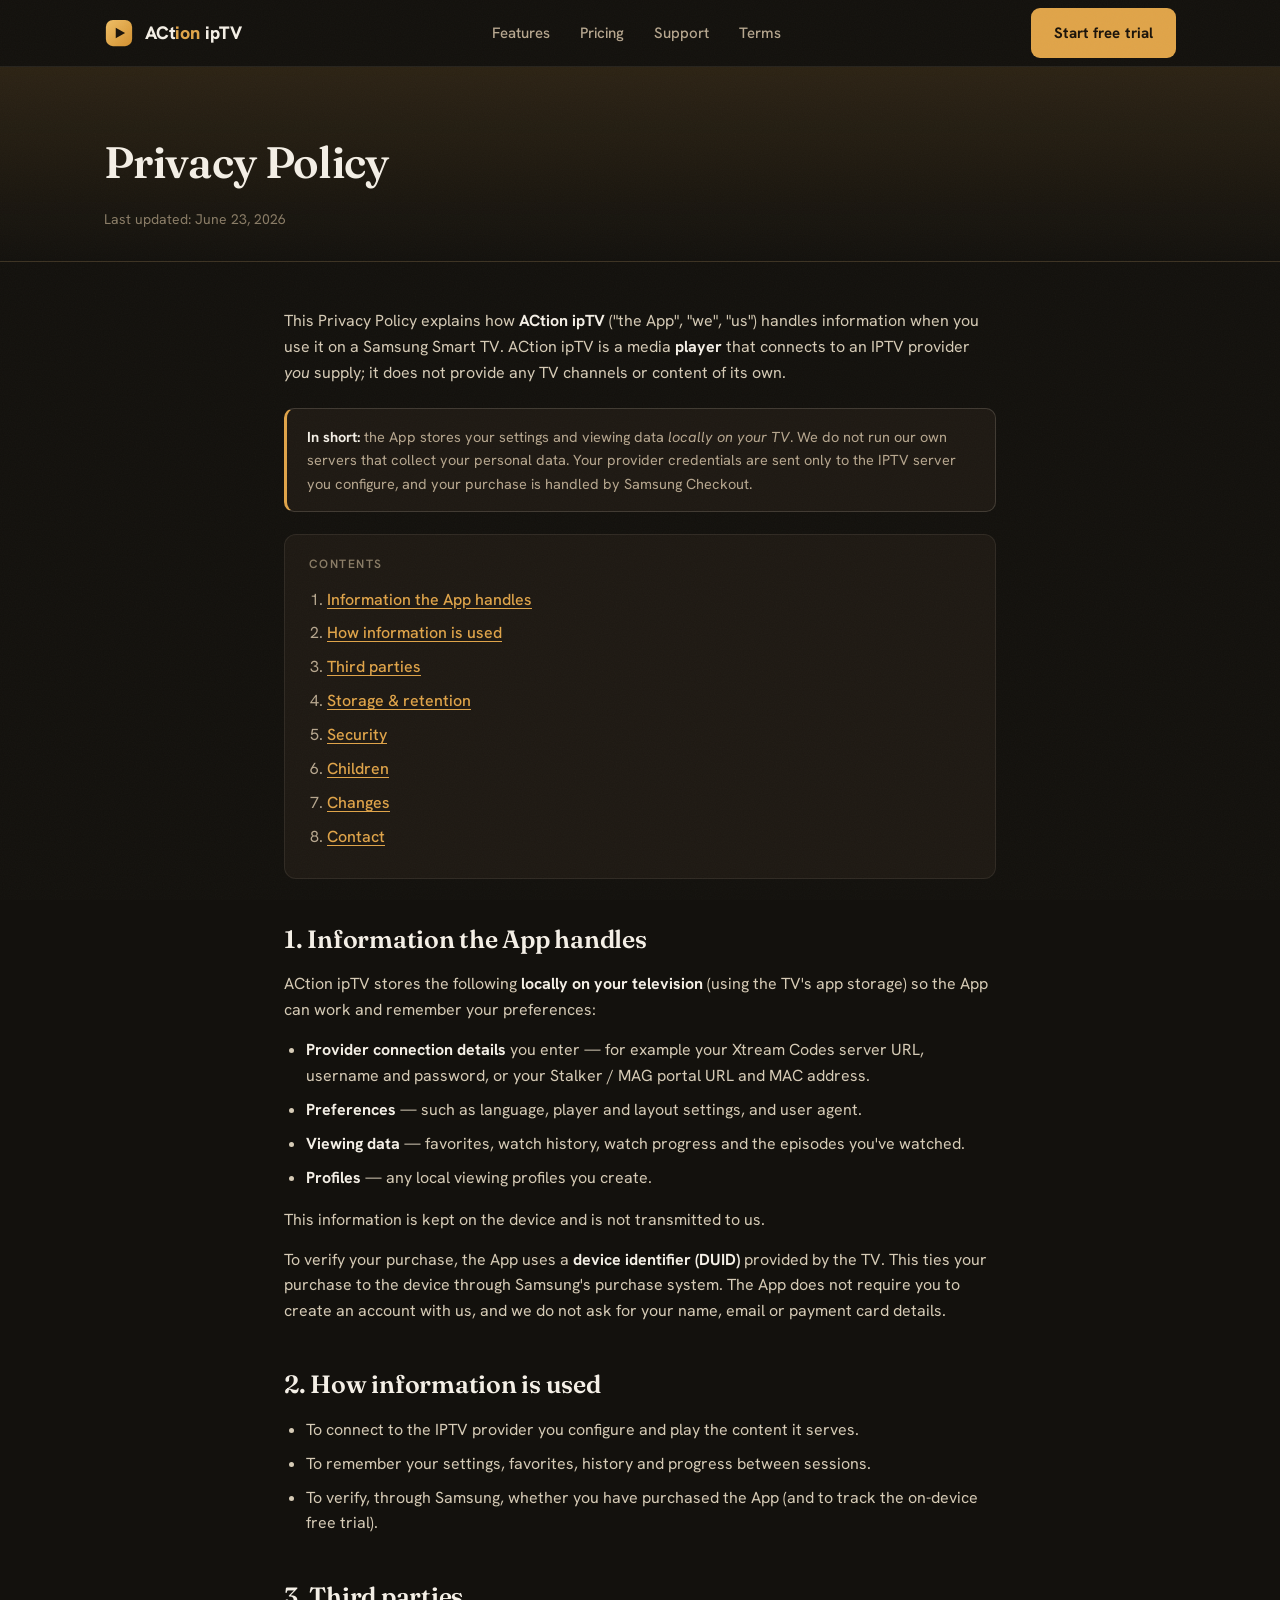
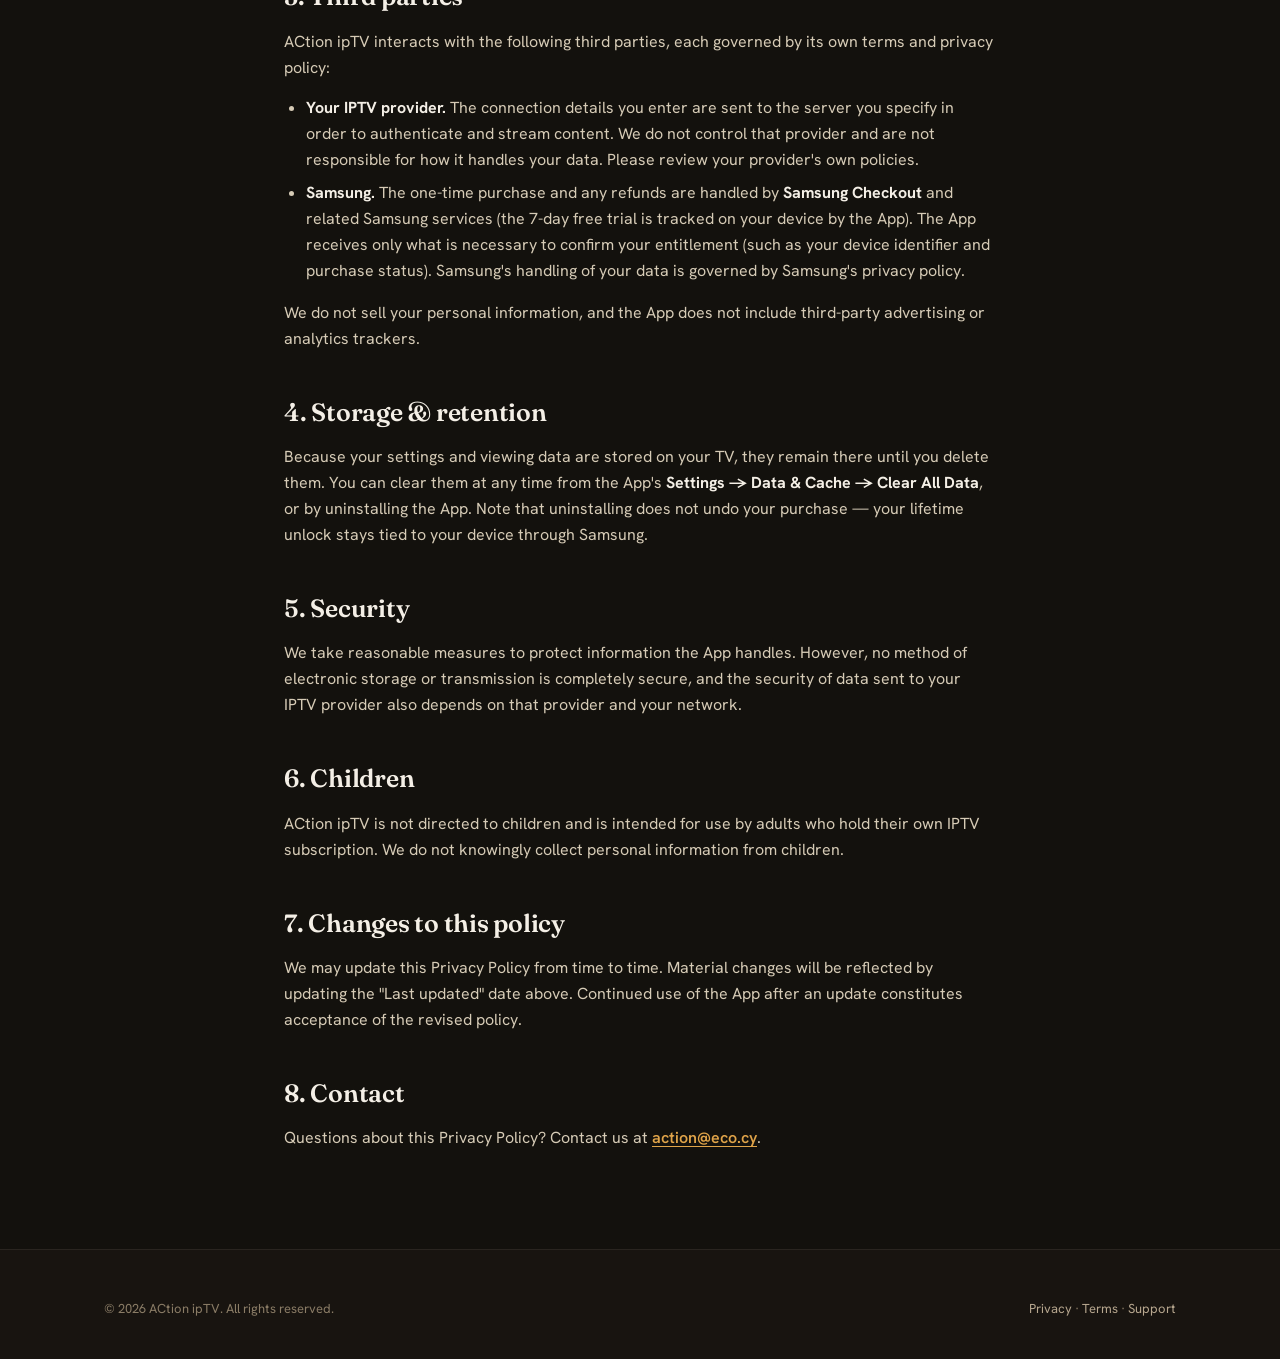
==== commit 3a62acdb: "Add files via upload" ====
--- a/privacy.html
+++ b/privacy.html
@@ -1,10 +1,8 @@
 <!DOCTYPE html>
 <!--
-  PRIVACY POLICY — template tailored to the ACtion ipTV app's actual behavior.
-  Before publishing, replace the bracketed placeholders:
-    [action@eco.cy]  — a real support/privacy email address
-    [Andreas Christodoulou]         — the legal name of the developer/operator (if different)
-  Review with a legal professional for your jurisdiction.
+  PRIVACY POLICY — tailored to the ACtion ipTV app's actual behavior.
+  Contact email is set below (action@eco.cy). Operator: Andreas Christodoulou.
+  Have a legal professional review for your jurisdiction.
 -->
 <html lang="en">
 <head>
@@ -44,7 +42,7 @@
   <p>This Privacy Policy explains how <strong>ACtion ipTV</strong> ("the App", "we", "us") handles information when you use it on a Samsung Smart TV. ACtion ipTV is a media <strong>player</strong> that connects to an IPTV provider <em>you</em> supply; it does not provide any TV channels or content of its own.</p>
 
   <div class="callout">
-    <strong>In short:</strong> the App stores your settings and viewing data <em>locally on your TV</em>. We do not run our own servers that collect your personal data. Your provider credentials are sent only to the IPTV server you configure, and subscription purchases are handled by Samsung Checkout.
+    <strong>In short:</strong> the App stores your settings and viewing data <em>locally on your TV</em>. We do not run our own servers that collect your personal data. Your provider credentials are sent only to the IPTV server you configure, and your purchase is handled by Samsung Checkout.
   </div>
 
   <div class="toc">
@@ -70,25 +68,25 @@
     <li><strong>Profiles</strong> — any local viewing profiles you create.</li>
   </ul>
   <p>This information is kept on the device and is not transmitted to us.</p>
-  <p>To verify your subscription, the App uses a <strong>device identifier (DUID)</strong> provided by the TV. This ties your subscription to the device through Samsung's purchase system. The App does not require you to create an account with us, and we do not ask for your name, email or payment card details.</p>
+  <p>To verify your purchase, the App uses a <strong>device identifier (DUID)</strong> provided by the TV. This ties your purchase to the device through Samsung's purchase system. The App does not require you to create an account with us, and we do not ask for your name, email or payment card details.</p>
 
   <h2 id="use">2. How information is used</h2>
   <ul>
     <li>To connect to the IPTV provider you configure and play the content it serves.</li>
     <li>To remember your settings, favorites, history and progress between sessions.</li>
-    <li>To verify, through Samsung, whether you have an active subscription or free trial.</li>
+    <li>To verify, through Samsung, whether you have purchased the App (and to track the on-device free trial).</li>
   </ul>
 
   <h2 id="third">3. Third parties</h2>
   <p>ACtion ipTV interacts with the following third parties, each governed by its own terms and privacy policy:</p>
   <ul>
     <li><strong>Your IPTV provider.</strong> The connection details you enter are sent to the server you specify in order to authenticate and stream content. We do not control that provider and are not responsible for how it handles your data. Please review your provider's own policies.</li>
-    <li><strong>Samsung.</strong> Purchases, the 7-day free trial, renewals, cancellations and subscription status are handled by <strong>Samsung Checkout</strong> and related Samsung services. The App receives only what is necessary to confirm your entitlement (such as your device identifier and purchase status). Samsung's handling of your data is governed by Samsung's privacy policy.</li>
+    <li><strong>Samsung.</strong> The one-time purchase and any refunds are handled by <strong>Samsung Checkout</strong> and related Samsung services (the 7-day free trial is tracked on your device by the App). The App receives only what is necessary to confirm your entitlement (such as your device identifier and purchase status). Samsung's handling of your data is governed by Samsung's privacy policy.</li>
   </ul>
   <p>We do not sell your personal information, and the App does not include third-party advertising or analytics trackers.</p>
 
   <h2 id="storage">4. Storage &amp; retention</h2>
-  <p>Because your settings and viewing data are stored on your TV, they remain there until you delete them. You can clear them at any time from the App's <strong>Settings → Data &amp; Cache → Clear All Data</strong>, or by uninstalling the App. Note that uninstalling does not cancel a subscription — manage that through your Samsung account.</p>
+  <p>Because your settings and viewing data are stored on your TV, they remain there until you delete them. You can clear them at any time from the App's <strong>Settings → Data &amp; Cache → Clear All Data</strong>, or by uninstalling the App. Note that uninstalling does not undo your purchase — your lifetime unlock stays tied to your device through Samsung.</p>
 
   <h2 id="security">5. Security</h2>
   <p>We take reasonable measures to protect information the App handles. However, no method of electronic storage or transmission is completely secure, and the security of data sent to your IPTV provider also depends on that provider and your network.</p>
@@ -100,7 +98,7 @@
   <p>We may update this Privacy Policy from time to time. Material changes will be reflected by updating the "Last updated" date above. Continued use of the App after an update constitutes acceptance of the revised policy.</p>
 
   <h2 id="contact">8. Contact</h2>
-  <p>Questions about this Privacy Policy? Contact us at <a href="mailto:[action@eco.cy]">[action@eco.cy]</a>.</p>
+  <p>Questions about this Privacy Policy? Contact us at <a href="mailto:action@eco.cy">action@eco.cy</a>.</p>
 </main>
 
 <footer class="footer">
